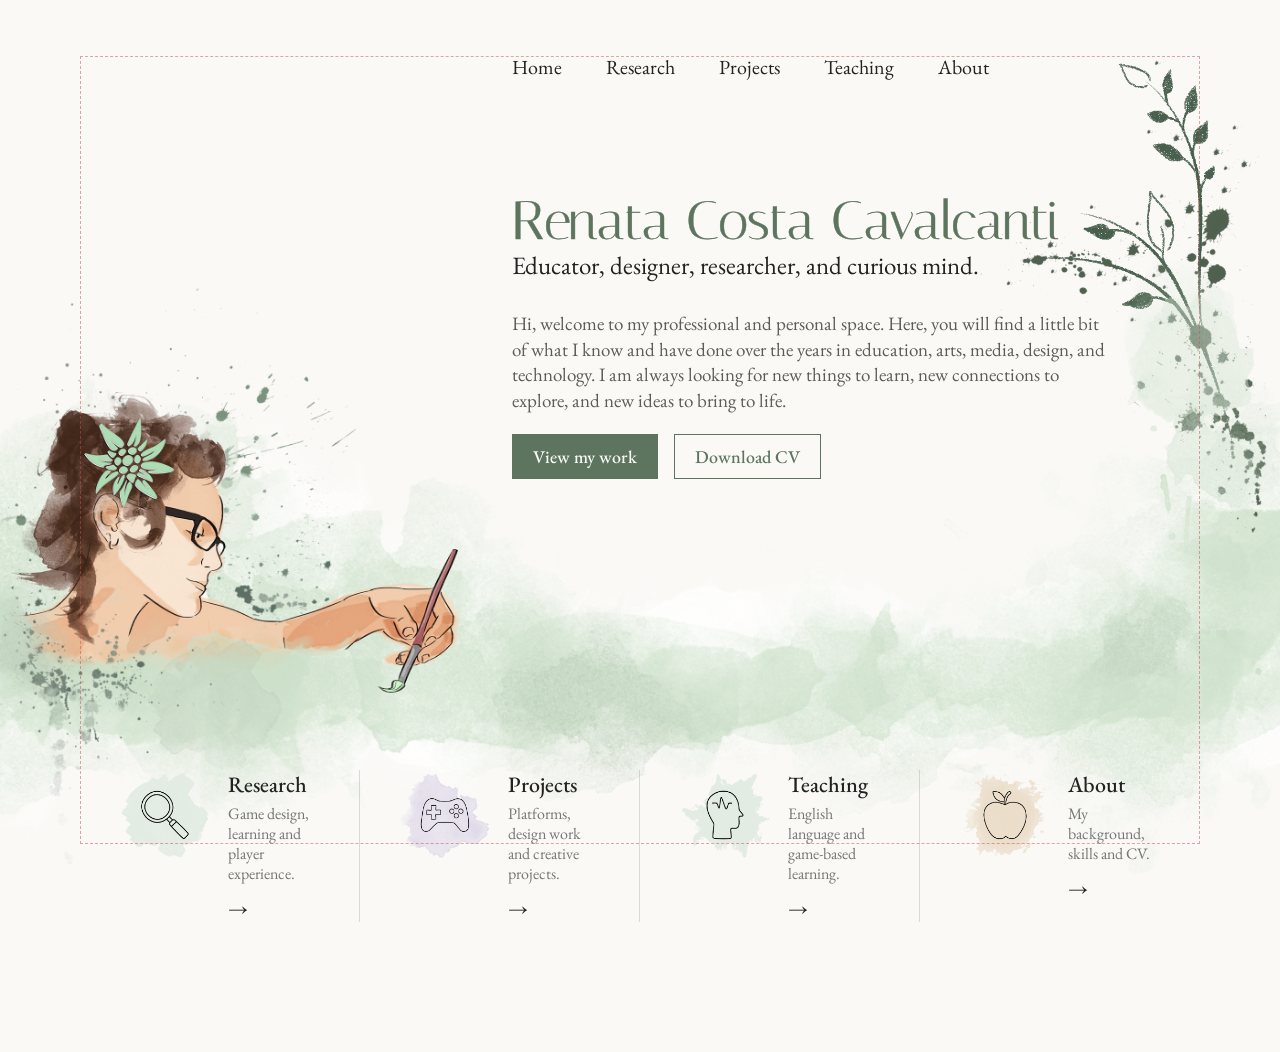
==== index.html @ b0fbcef4 "Add initial portfolio website" ====
<!DOCTYPE html>

<html lang="en">

<head>
    <meta charset="UTF-8">
    <meta name="viewport" content="width=device-width, initial-scale=1.0">

    <title>Renata Costa Cavalcanti</title>

    <link rel="preconnect" href="https://fonts.googleapis.com">
    <link rel="preconnect" href="https://fonts.gstatic.com" crossorigin>

    <link href="https://fonts.googleapis.com/css2?family=EB+Garamond:wght@400;500;600&family=Italiana&display=swap" rel="stylesheet">

    <link rel="stylesheet" href="CSS/style.css">
</head>

<body>

    <header class="site-header">
        <nav class="main-nav">
            <a href="index.html">Home</a>
            <a href="#">Research</a>
            <a href="#">Projects</a>
            <a href="#">Teaching</a>
            <a href="#">About</a>
        </nav>

        <img
            class="header-plant"
            src="Assets/Images/folhinha_1.png"
            alt=""
        >

    </header>

    <main>

        <section class="hero">

            <div class="hero-image">
                <img src="Assets/Images/body_paint.png"
                     alt="Watercolor illustration of Renata drawing">
            </div>

            <div class="hero-text">

                <h1>Renata Costa Cavalcanti</h1>

                <p class="hero-tagline">
                    Educator, designer, researcher, and curious mind.
                </p>

                <p class="hero-description">
                    Hi, welcome to my professional and personal space. 
                    Here, you will find a little bit of what I know and have done over the years in education, 
                    arts, media, design, and technology. I am always looking for new things to learn, 
                    new connections to explore, and new ideas to bring to life.
                </p>

                <div class="hero-buttons">
                    <a href="#" class="hero-button">View my work</a>
                    <a href="#" class="hero-button secondary">Download CV</a>
                </div>

            </div>

        </section>

        <section class="home-links">

            <a class="home-card" href="#">
                <img src="Assets/Images/research_icon.png" alt="">
                <div class="card-content">
                    <span class="card-title">Research</span>

                    <span class="card-description">
                        Game design, learning and player experience.
                    </span>

                    <span class="card-arrow">→</span>
                </div>
            </a>

            <a class="home-card" href="#">
                <img src="Assets/Images/projects_icon.png" alt="">
                <div class="card-content">
                    <span class="card-title">Projects</span>

                    <span class="card-description">
                        Platforms, design work and creative projects.
                    </span>
                    <span class="card-arrow">→</span>
                </div>
            </a>

            <a class="home-card" href="#">
                <img src="Assets/Images/teaching_icon.png" alt="">
                <div class="card-content">
                    <span class="card-title">Teaching</span>
                    <span class="card-description">
                        English language and game-based learning.
                    </span>
                    <span class="card-arrow">→</span>
                </div>
            </a>

            <a class="home-card" href="#">
                <img src="Assets/Images/about_icon.png" alt="">
                <div class="card-content">
                    <span class="card-title">About</span>
                    <span class="card-description">
                        My background, skills and CV.
                    </span>
                    <span class="card-arrow">→</span>
                </div>
            </a>

        </section>

    </main>

</body>

</html>
---- CSS/style.css ----
:root {
    --page-margin: 6.25%;
    --top-margin: 6.25%;

    --color-background: #faf9f6;
    --color-text: #222222;
    --color-green: #5D755E;
    --color-text-soft: #5f5b55;
    --color-text-muted: #767676;
}

body {
    margin: 0;
    background-color: var(--color-background);
    color: var(--color-text);
    font-family: "EB Garamond", Garamond, Georgia, serif;
}

.hero {
    min-height: 100vh;
    position: relative;
    overflow: hidden;
}

body::after {
    content: "";
    position: fixed;

    top: var(--top-margin);
    left: var(--page-margin);
    right: var(--page-margin);
    bottom: var(--top-margin);

    border: 1px dashed rgba(200, 80, 80, 0.5);

    pointer-events: none;
    z-index: 1000;
}

.hero-image {
    position: absolute;
    left: 0;
    bottom: -6%;
    width: 100%;
}

.hero-image img {
    width: 100%;
    height: auto;
    display: block;
}

.header-plant {
    position: absolute;
    top: 25%;
    right: 0;

    width: 300px;
    height: auto;

    pointer-events: none;
}

.site-header {
    position: absolute;
    top: 0;
    left: 0;

    width: 100%;
    height: 18vh;

    z-index: 5;
}

.main-nav {
    position: absolute;

    top: 6vh;
    left: 40%;
    right: var(--page-margin);

    display: flex;
    gap: 44px;
}

.main-nav a {
    color: var(--color-text);
    text-decoration: none;
    font-size: 20px;
}

.hero-text {
    position: absolute;
    top: 21%;
    left: 40%;

    width: 605px;

    display: flex;
    flex-direction: column;
    gap: 0;

    z-index: 2;
}

.hero-text h1 {
    font-family: "Italiana", serif;
    font-size: 54px;
    font-weight: 400;
    color: var(--color-green);
    -webkit-text-stroke: 0.45px currentColor;

    margin: 0;
}

.hero-tagline {
    font-size: 25px;
    margin: -4px 0 0;
    color: var(--color-text);
}

.hero-description {
    font-size: 19px;
    line-height: 1.35;
    color: var(--color-text-soft);
    margin: 30px 0 0;
}

.hero-buttons {
    display: flex;
    gap: 16px;
    margin-top: 20px;
}

.hero-button {
    display: inline-block;

    padding: 10px 20px;

    background-color: var(--color-green);
    color: var(--color-background);

    font-family: "EB Garamond", Garamond, Georgia, serif;
    font-size: 18px;
    font-weight: 500;

    text-decoration: none;
    border: 1px solid var(--color-green);
}

.hero-button.secondary {
    background-color: transparent;
    color: var(--color-green);
}

.home-links {
    display: grid;
    grid-template-columns: repeat(4, 1fr);

    width: calc(100% - (2 * var(--page-margin)));
    margin: 0 auto;

    transform: translateY(-130px);
}

.home-card {
    display: flex;
    align-items: flex-start;
    gap: 18px;

    padding: 0 40px;

    color: var(--color-text);
    text-decoration: none;
}

.home-card:not(:last-child) {
    border-right: 1px solid rgba(34, 34, 34, 0.15);
}

.home-card img {
    width: 90px;
    height: auto;
    flex-shrink: 0;
}

.card-content {
    display: flex;
    flex-direction: column;

    max-width: 190px;
}

.card-title {
    font-size: 22px;
    font-weight: 500;
}

.card-description {
    font-size: 16px;
    line-height: 1.25;
    margin-top: 5px;
    color: var(--color-text-muted);
}

.card-arrow {
    font-size: 20px;
    margin-top: 12px;
}
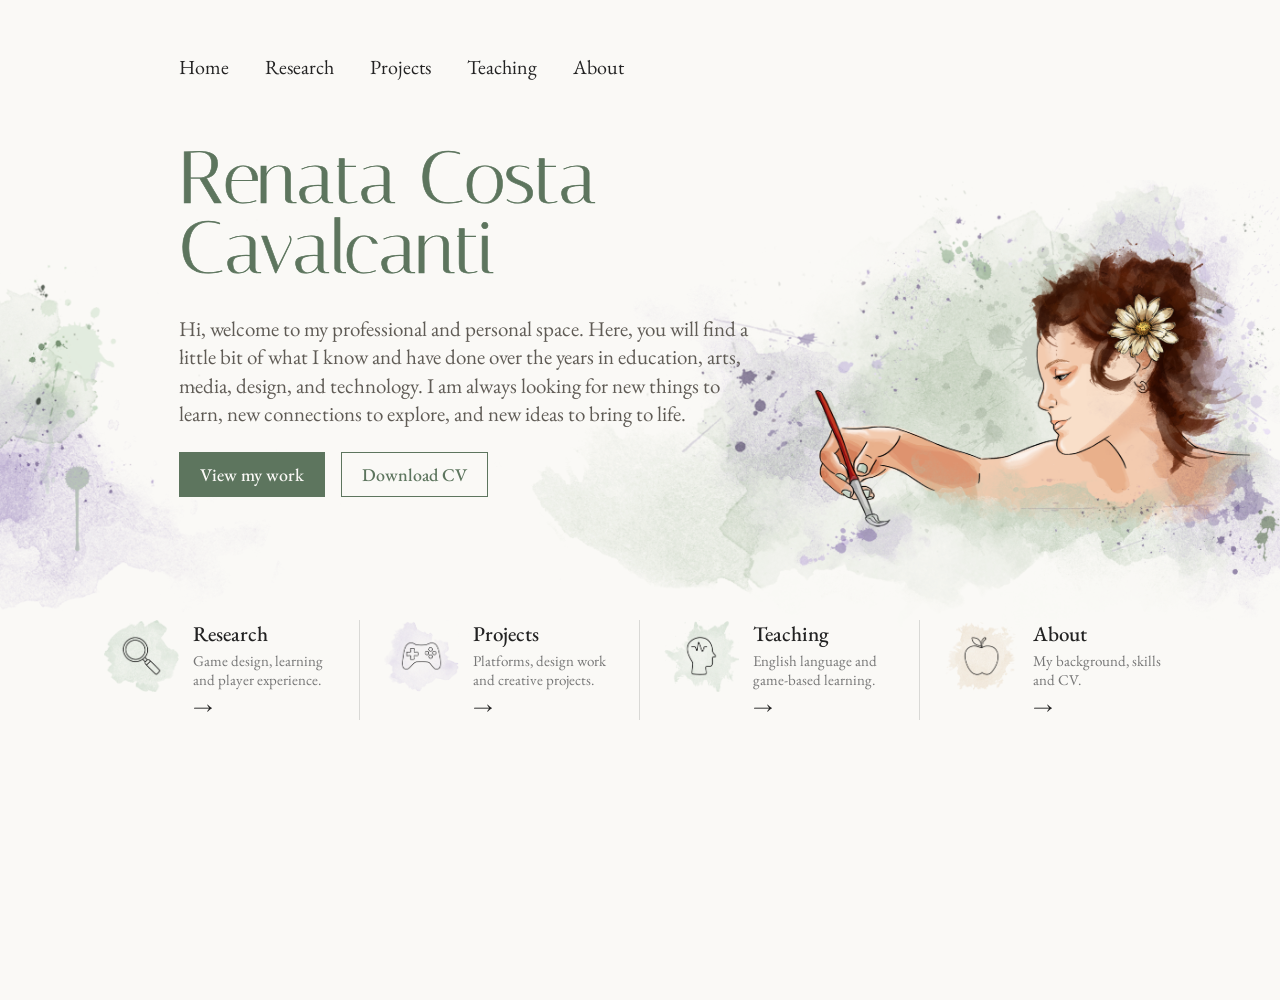
==== commit 6c50589a: "Changes Update homepage and research page layout" ====
--- a/index.html
+++ b/index.html
@@ -17,21 +17,18 @@
 </head>
 
 <body>
-
+    <div class="guide guide-1"></div>
+    <div class="guide guide-2"></div>
+    <div class="guide guide-3"></div>
+        
     <header class="site-header">
         <nav class="main-nav">
             <a href="index.html">Home</a>
-            <a href="#">Research</a>
+            <a href="research.html">Research</a>
             <a href="#">Projects</a>
             <a href="#">Teaching</a>
             <a href="#">About</a>
         </nav>
-
-        <img
-            class="header-plant"
-            src="Assets/Images/folhinha_1.png"
-            alt=""
-        >
 
     </header>
 
@@ -40,17 +37,13 @@
         <section class="hero">
 
             <div class="hero-image">
-                <img src="Assets/Images/body_paint.png"
+                <img src="Assets/Images/main_background.png"
                      alt="Watercolor illustration of Renata drawing">
             </div>
 
             <div class="hero-text">
 
                 <h1>Renata Costa Cavalcanti</h1>
-
-                <p class="hero-tagline">
-                    Educator, designer, researcher, and curious mind.
-                </p>
 
                 <p class="hero-description">
                     Hi, welcome to my professional and personal space. 
--- a/CSS/style.css
+++ b/CSS/style.css
@@ -1,7 +1,9 @@
 :root {
+    /* Layout */
     --page-margin: 6.25%;
     --top-margin: 6.25%;
 
+    /* Colors */
     --color-background: #faf9f6;
     --color-text: #222222;
     --color-green: #5D755E;
@@ -16,6 +18,28 @@
     font-family: "EB Garamond", Garamond, Georgia, serif;
 }
 
+.guide {
+    position: fixed;
+    left: 0;
+    width: 100%;
+    border-top: 1px dashed red;
+    opacity: 0.4;
+    z-index: 9999;
+    pointer-events: none;
+}
+
+.guide-1 {
+    top: 126px;
+}
+
+.guide-2 {
+    top: 485px;
+}
+
+.guide-3 {
+    top: 800px;
+}
+
 .hero {
     min-height: 100vh;
     position: relative;
@@ -40,7 +64,7 @@
 .hero-image {
     position: absolute;
     left: 0;
-    bottom: -6%;
+    bottom: 15.5%;
     width: 100%;
 }
 
@@ -50,17 +74,6 @@
     display: block;
 }
 
-.header-plant {
-    position: absolute;
-    top: 25%;
-    right: 0;
-
-    width: 300px;
-    height: auto;
-
-    pointer-events: none;
-}
-
 .site-header {
     position: absolute;
     top: 0;
@@ -76,7 +89,7 @@
     position: absolute;
 
     top: 6vh;
-    left: 40%;
+    left: 14%;
     right: var(--page-margin);
 
     display: flex;
@@ -91,10 +104,10 @@
 
 .hero-text {
     position: absolute;
-    top: 21%;
-    left: 40%;
-
-    width: 605px;
+    top: 16%;
+    left: 14%;
+
+    width: 600px;
 
     display: flex;
     flex-direction: column;
@@ -105,31 +118,27 @@
 
 .hero-text h1 {
     font-family: "Italiana", serif;
-    font-size: 54px;
+    font-size: 78px;
     font-weight: 400;
     color: var(--color-green);
-    -webkit-text-stroke: 0.45px currentColor;
+    -webkit-text-stroke: 0.65px currentColor;
+    line-height: 94%;
 
     margin: 0;
-}
-
-.hero-tagline {
-    font-size: 25px;
-    margin: -4px 0 0;
-    color: var(--color-text);
 }
 
 .hero-description {
     font-size: 19px;
     line-height: 1.35;
     color: var(--color-text-soft);
-    margin: 30px 0 0;
+    margin: 32px 0 0;
+    width: 600px;
 }
 
 .hero-buttons {
     display: flex;
     gap: 16px;
-    margin-top: 20px;
+    margin-top: 24px;
 }
 
 .hero-button {
@@ -160,7 +169,7 @@
     width: calc(100% - (2 * var(--page-margin)));
     margin: 0 auto;
 
-    transform: translateY(-130px);
+    transform: translateY(-170px);
 }
 
 .home-card {
@@ -179,7 +188,7 @@
 }
 
 .home-card img {
-    width: 90px;
+    width: 110px;
     height: auto;
     flex-shrink: 0;
 }
@@ -192,12 +201,12 @@
 }
 
 .card-title {
-    font-size: 22px;
+    font-size: 23px;
     font-weight: 500;
 }
 
 .card-description {
-    font-size: 16px;
+    font-size: 17px;
     line-height: 1.25;
     margin-top: 5px;
     color: var(--color-text-muted);
@@ -205,5 +214,342 @@
 
 .card-arrow {
     font-size: 20px;
-    margin-top: 12px;
+    margin-top: 4px;
+}
+
+/* =========================
+   RESEARCH PAGE
+   ========================= */
+
+.research-body .main-nav {
+    left: 14%;
+    top: 5.6vh;
+    gap: 44px;
+}
+
+.main-nav a {
+        font-size: 20px
+    }
+
+.research-page {
+    background-color: var(--color-background);
+}
+
+.research-hero {
+    position: relative;
+}
+
+.research-background {
+    position: relative;
+    z-index: 0;
+    
+}
+
+.research-background img {
+    width: 100%;
+    height: auto;
+    display: block;
+    opacity: 0.85;
+    filter: brightness(0.95) saturate(1.5);
+    
+    
+    transform: translateY(0px);
+}
+
+.research-intro {
+    position: absolute;
+    z-index: 1;
+
+    top: 120px;
+    left: 14%;
+
+    width: 60%;
+}
+
+.research-intro h1 {
+    font-family: "Italiana", serif;
+    font-size: 110px;
+    font-weight: 400;
+    line-height: 0.95;
+    color: var(--color-green);
+    -webkit-text-stroke: 0.45px currentColor;
+    margin: 0;
+}
+
+.research-intro p {
+    max-width: 740px;
+    margin: 20px 0 0;
+
+    font-size: 19px;
+    line-height: 1.4;
+    color: var(--color-text-soft);
+}
+
+
+/* Research gallery */
+
+.research-gallery {
+    width: calc(100% - (2 * var(--page-margin)));
+    margin: 0 auto;
+
+    min-height: 500px;
+    padding: 40px 0 80px;
+
+    transform: translateY(-240px);
+}
+
+.research-grid {
+    display: grid;
+    grid-template-columns: repeat(3, 1fr);
+    gap: 16px;
+}
+
+.research-card {
+    min-height: 230px;
+    padding: 28px 32px;
+    box-sizing: border-box;
+
+    border: 1px solid rgba(34, 34, 34, 0.18);
+    border-radius: 2%;
+    background-color: rgba(250, 249, 246, 0.7);
+}
+
+.research-type {
+    display: block;
+
+    font-size: 14px;
+    font-weight: 500;
+    letter-spacing: 1.2px;
+
+    color: var(--color-green);
+}
+
+.research-card h2 {
+    margin: 18px 0 0;
+
+    font-family: "EB Garamond", Garamond, Georgia, serif;
+    font-size: 22px;
+    font-weight: 500;
+    line-height: 1.05;
+
+    color: var(--color-text);
+}
+
+.research-card p {
+    max-width: 90%;
+    margin: 16px 0 0;
+
+    font-size: 17px;
+    line-height: 1.3;
+
+    color: var(--color-text-soft);
+}
+
+.research-status {
+    display: block;
+    margin-top: 18px;
+
+    font-size: 15px;
+    font-style: italic;
+
+    color: var(--color-text-muted);
+}
+
+
+
+
+
+/* =========================
+   RESPONSIVE
+   ========================= */
+
+
+/* DESKTOP / LAPTOP */
+
+@media (max-width: 1600px) {
+/* Navigation */
+
+    .main-nav {
+        left: 14%;
+        gap: 36px;
+    }
+
+    .main-nav a {
+        font-size: 20px
+    }
+
+/* Hero text */
+
+    .hero-text {
+        left: 14%;
+        top: 16%;
+        width: 520px;
+    }
+
+    .hero-text h1 {
+        font-size: 74px;
+    }
+
+    .hero-description {
+        width: 580px;
+        font-size: 21px;
+    }
+
+    .hero-image {
+    bottom: 26%;
+    }
+
+
+/* Home cards */
+
+    .home-links {
+    transform: translateY(-280px);
+    }
+
+    .home-card {
+        padding: 0 24px;
+        gap: 14px;
+    }
+
+    .home-card img {
+        width: 75px;
+    }
+
+    .card-content {
+        max-width: 170px;
+    }
+
+    .card-title {
+        font-size: 21px;
+    }
+
+    .card-description {
+        font-size: 15px;
+    }
+
+}
+
+
+/* TABLET */
+@media (max-width: 1024px) {
+     /* Navigation */
+    .main-nav {
+        left: 12%;
+        gap: 36px;
+    }
+
+    .main-nav a {
+        font-size: 17px
+    }
+    
+    .home-links {
+        grid-template-columns: repeat(2, 1fr);
+    }
+
+    /* Hero text */
+    .hero-text {
+        left: 12%;
+        top: 14%;
+        width: 520px;
+    }
+
+    .hero-text h1 {
+        font-size: 52px;
+    }
+
+    .hero-description {
+        width: 440px;
+        font-size: 16px;
+    }
+
+    .hero-image {
+    bottom: 44%;
+    }
+
+    /* Home cards */
+
+    .home-links {
+    transform: translateY(-350px);
+    }
+
+    .home-card {
+        padding: 0 24px;
+        gap: 14px;
+    }
+
+    .home-card img {
+        width: 75px;
+    }
+
+    .card-content {
+        max-width: 170px;
+    }
+
+    .card-title {
+        font-size: 21px;
+    }
+
+    .card-description {
+        font-size: 15px;
+    }
+}
+
+
+/* MOBILE */
+@media (max-width: 768px) {
+    .home-links {
+        grid-template-columns: 1fr;
+    }
+
+    .hero-text {
+    top: 12%;
+    left: 10%;
+    width: 50%;
+    }
+
+    .hero-text h1 {
+        font-size: 42px;
+    }
+
+    .hero-description {
+        width: 100%;
+        font-size: 14px;
+    }
+
+    .hero-image {
+        bottom: 54%;
+    }
+
+    /* Home cards */
+
+    .home-links {
+    transform: translateY(-420px);
+    }
+
+    .home-card {
+        padding: 0 24px;
+        gap: 14px;
+    }
+
+    .home-card img {
+        width: 75px;
+    }
+
+    .card-content {
+        max-width: 170px;
+    }
+
+    .card-title {
+        font-size: 21px;
+    }
+
+    .card-description {
+        font-size: 15px;
+    }
+}
+
+/*--------*/
+.guide,
+body::after {
+    display: none;
 }
